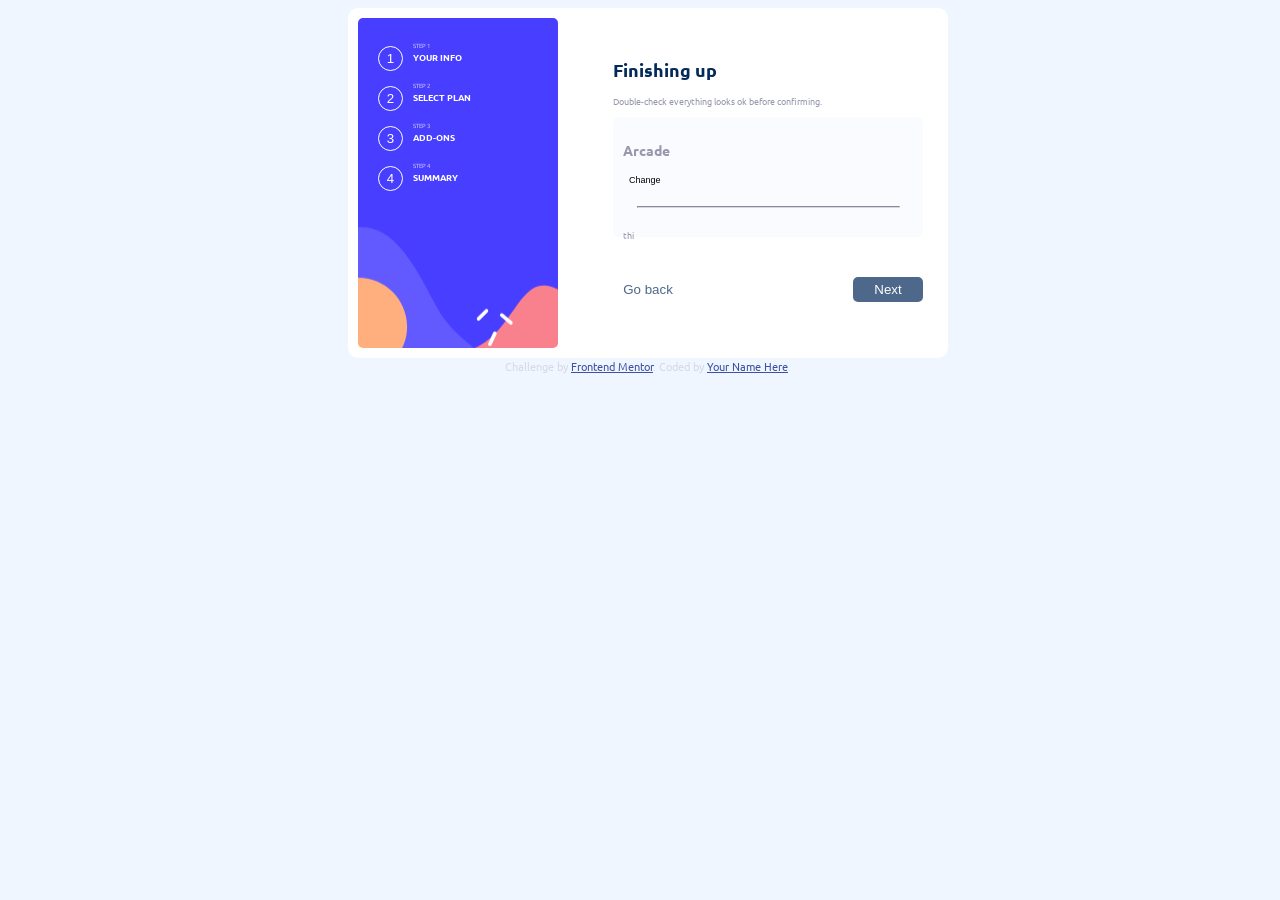
==== index.html @ 3b3e3dee "first commit" ====
<!DOCTYPE html>
<html lang="en">
<head>
  <link rel="stylesheet" href="form.css">
  <meta charset="UTF-8">
  <meta name="viewport" content="width=device-width, initial-scale=1.0"> <!-- displays site properly based on user's device -->

  <link rel="icon" type="image/png" sizes="32x32" href="./assets/images/favicon-32x32.png">
  
  <title>Frontend Mentor | Multi-step form</title>

  <!-- Feel free to remove these styles or customise in your own stylesheet 👍 -->
  <style>
    .attribution { font-size: 11px; text-align: center; }
    .attribution a { color: hsl(228, 45%, 44%); }
  </style>
</head>
<body>
  <main>
    <div class="container">
  <!-- Sidebar start -->

      <div class="section-1">
        <div class="step-container">
          <div class="step">
            <button id="stpe1">1</button>
            <div class="stp">
              <p>STEP 1</p>
              <p class="bold">YOUR INFO</p>
            </div>
          </div>
          <div class="step">
            <button id="stpe2">2</button>
            <div class="stp">
              <p>STEP 2</p>
              <p class="bold">SELECT PLAN</p>
            </div>
          </div>
          <div class="step">
            <button id="stpe3">3</button>
            <div class="stp">
              <p>STEP 3</p>
              <p class="bold">ADD-ONS</p>
            </div>
          </div>
          <div class="step">
            <button id="stpe4">4</button>
            <div class="stp">
              <p>STEP 4</p>
              <p class="bold">SUMMARY</p>
            </div>
          </div>
        </div>    
      </div>
      <!-- side bar ends -->
      <!-- section 2 starts -->
      <div class="section-2">
        <!--step 1 start  -->
        <div class="body" id="first-body">
          <form action="">
            <h1>Personal info</h1>
            <p>Please provide your name, email address, and phone.</p>
            <div class="input">
              <label for="name">Name:</label>
              <input type="text" id="name" placeholder="eg. vanessa mary" required>
            </div>
            <div class="input">
              <label for="email">Email address:</label>
              <input type="text" id="email" placeholder="eg. you@mail.com" required>
            </div>
            <div class="input">
              <label for="phone">Phone number:</label>
              <input type="phone-number" id="phone" placeholder="eg. +01 234 567 890" required>
            </div>
            <div class="btn btn-next">
              <button class="next">Next</button>
            </div>
          </form>
        </div>
        <!-- step 1 ends -->
        <!-- step 2 start -->
        <div class="body" id="second-body">
          <h1>Select your plan</h1>
          <p>you have the option of monthly or yearly billing. </p>
          <div class="plans">
            <div class="plan-box">
              <div class="logo">
                <svg xmlns="http://www.w3.org/2000/svg" width="40" height="40" viewBox="0 0 40 40"><g fill="none" fill-rule="evenodd"><circle cx="20" cy="20" r="20" fill="#FFAF7E"/><path fill="#FFF" 
                    fill-rule="nonzero" d="M24.995 18.005h-3.998v5.998h-2v-5.998H15a1 1 0 0 0-1 1V29a1 1 0 0 0 1 1h9.995a1 1 0 0 0 1-1v-9.995a1 1 0 0 0-1-1Zm-5.997 8.996h-2v-1.999h2v2Zm2-11.175a2.999 2.999 0 1 0-2 0v2.18h2v-2.18Z"/></g></svg>
              </div>
              <div class="duration">
                <h2>Arcade</h2>
                <p id="dur1">$9/mo</p>
              </div>
            </div>
              <div class="plan-box">
                <div class="logo">
                  <svg xmlns="http://www.w3.org/2000/svg" width="40" height="40" viewBox="0 0 40 40"><g fill="none" fill-rule="evenodd"><circle cx="20" cy="20" r="20" fill="#F9818E"/><path fill="#FFF"
                     fill-rule="nonzero" d="M25.057 15H14.944C12.212 15 10 17.03 10 19.885c0 2.857 2.212 4.936 4.944 4.936h10.113c2.733 0 4.943-2.08 4.943-4.936S27.79 15 25.057 15ZM17.5 20.388c0 .12-.108.237-.234.237h-1.552v1.569c0 .126-.138.217-.259.217H14.5c-.118 0-.213-.086-.213-.203v-1.583h-1.569c-.126 0-.217-.139-.217-.26v-.956c0-.117.086-.213.202-.213h1.584v-1.554c0-.125.082-.231.203-.231h.989c.12 0 .236.108.236.234v1.551h1.555c.125 0 .231.083.231.204v.988Zm5.347.393a.862.862 0 0 1-.869-.855c0-.472.39-.856.869-.856.481 0 .87.384.87.856 0 .471-.389.855-.87.855Zm1.9 1.866a.86.86 0 0 1-.87-.852.86.86 0 0 1 .87-.855c.48 0 .87.38.87.855a.86.86 0 0 1-.87.852Zm0-3.736a.862.862 0 0 1-.87-.854c0-.472.39-.856.87-.856s.87.384.87.856a.862.862 0 0 1-.87.854Zm1.899 1.87a.862.862 0 0 1-.868-.855c0-.472.389-.856.868-.856s.868.384.868.856a.862.862 0 0 1-.868.855Z"/></g></svg>
                </div>
                <div class="duration">
                  <h2>Advance</h2>
                  <p id="dur1">$12/mo</p>
                </div>
              </div>
              <div class="plan-box">
                <div class="logo">
                  <svg xmlns="http://www.w3.org/2000/svg" width="40" height="40" viewBox="0 0 40 40"><g fill="none" fill-rule="evenodd"><circle cx="20" cy="20" r="20" fill="#483EFF"/>
                    <path fill="#FFF" fill-rule="nonzero" d="M26.666 13H13.334A3.333 3.333 0 0 0 10 16.333v7.193a3.447 3.447 0 0 0 2.14 3.24c1.238.5 2.656.182 3.56-.8L18.52 23h2.96l2.82 2.966a3.2 3.2 0 0 0 3.56.8 3.447 3.447 0 0 0 2.14-3.24v-7.193A3.333 3.333 0 0 0 26.666 13Zm-9.333 6H16v1.333a.667.667 0 0 1-1.333 0V19h-1.333a.667.667 0 0 1 0-1.334h1.333v-1.333a.667.667 0 1 1 1.333 0v1.333h1.333a.667.667 0 1 1 0 1.334Zm7.333 2a2.667 2.667 0 1 1 0-5.333 2.667 2.667 0 0 1 0 5.333ZM26 18.333a1.333 1.333 0 1 1-2.667 0 1.333 1.333 0 0 1 2.667 0Z"/></g></svg>
                </div>
                <div class="duration">
                  <h2>Pro</h2>
                  <p id="dur1">$15/mo</p>
                </div>
              </div>
          </div>
          <div class="toggleBox">
              <div class="monthly">Monthly</div>
              <div class="toggleBtn">
                <button class="toggle"></button>
              </div>
              <div class="yearly">Yearly</div>
          </div>
          <div class="btn">
            <button class="back">Go back</button>
            <button class="next">Next</button>
          </div>
        </div>
     <!-- step 2 ends -->
     <!-- step 3 start -->
        <div class="body" id="third-body">
          <h1>Pick add-ons</h1>
          <p>Add-ons help enhance your gaming experience.</p>
          <div class="service">
            <div class="check">
              <input type="checkbox" class="check-box" id="check1">
            </div>
            <div class="check-text">
              <p class="bold">Online service</p>
              <p>Access to multiple games</p>
            </div>
            <div class="price">
              <p>+1$/mo</p>
            </div>
          </div>
          <div class="storage">
             <div class="check">
              <input type="checkbox" class="check-box"  id="check2">
            </div>
            <div class="check-text">
              <p class="bold">Larger storage</p>
              <p>Extra 1TB of cloud save</p>
            </div>
            <div class="price">
              <p>+2$/mo</p>
            </div>
          </div>
          <div class="profile">
             <div class="check">
              <input type="checkbox" class="check-box" id="check3">
            </div>
            <div class="check-text">
              <p class="bold">Customizable profile</p>
              <p>Custom theme on your profile</p>
            </div>
            <div class="price">
              <p>+2$/mo</p>
            </div>
          </div>
          <div class="btn">
            <button class="back">Go back</button>
            <button class="next">Next</button>
          </div>
        </div>
        <!-- step 3 ends -->
        <!-- step 4 start -->
        <div class="body" id="fourth-body">
          <h1>Finishing up</h1>
          <p>Double-check everything looks ok before confirming.</p>
          <div class="sum-up">
            <p class="Bold" id="plans">Arcade</p>
            <button class="change">Change</button>
            <hr>
            <p class="class">thi</p>
            <p class="class"></p>
          </div>
          <div class="total"></div>
          <div class="btn">
            <button class="back">Go back</button>
            <button class="next">Next</button>
          </div>
        </div>
        <!-- step 4 ends -->
        <!-- step 5 -->
        <div class="thank-you-page" id="fifth-body">
          <h2>Thank you</h2>
          <p>
            Thanks for confirming your subscription! We hope you have fun using
            using our platform. If you ever need support, please feel free to 
            email us at suppor@loremgamin.com.
          </p>
        </div>
      </div>

      <!-- section 2 ends -->
    </div>
  </main>


  
  
  <div class="attribution">
    Challenge by <a href="https://www.frontendmentor.io?ref=challenge" target="_blank">Frontend Mentor</a>. 
    Coded by <a href="#">Your Name Here</a>.
  </div>
</body>
</html>
---- form.css ----
@import url('https://fonts.googleapis.com/css2?family=Ubuntu&displya=swap');
@import 'second-body.css';
@import 'third-body.css';
@import 'fourth-body.css';

html{
    background-color: hsl(217, 100%, 97%);
    font-size: 10px;
    color: hsl(229, 24%, 87%);
    font-family: 'ubuntu', sans-serif;
}
body{
    width: 100%;
    height: 100%;
}
main{
    width: inherit;
    height: inherit;
    display: flex;
    justify-content: center;
    align-items: center;
}
.container{
    width: 600px;
    height: 350px;
    display: flex;
    gap: 15px;
    background-color: hsl(0, 0%, 100%);
    border-radius: 10px;
    padding: 10px;
    box-sizing: border-box;
}
#second-body,
#third-body,
#first-body,
#fifth-body{
    display: none;
}
.section-1{
    width: 200px;
    height: 100%;
     background-image:url('./assets/images/bg-sidebar-desktop.svg');
    background-repeat: no-repeat;
    background-position: center;
    background-size: cover;
    border-radius: 5px;
   } 
.step-container, .body{
    width: 100%;
    height: 100%;
    margin: 20px;
    color: hsl(0, 0%, 100%);
}

.step{
    width: fit-content;
    height: 40px;
    display: flex;
    gap: 10px;
    font-size: 0.9em;
}
.stp p:first-child{
    font-size: 0.7em;
    opacity: 0.7;
}
.bold{
    font-weight: 700;
}
.stp{
    line-height: 3px;
    height: 30px;
}
.step button{
    width: 25px;
    height: 25px;
    border: 1px solid hsl(0, 0%, 100%);
    border-radius: 50%;
    background-color: transparent;
    color: hsl(0, 0%, 100%);
    margin: auto;
    cursor: pointer;
}
.step button:focus,
.step button:hover{
    background-color: hsl(206, 94%, 87%);
    color: #000;
    border: none;
}
.section-2{
    width: 350px;
    height: 100%;
    padding: 20px;
    box-sizing: border-box;
}
.body{
    color:hsl(213, 96%, 18%);
    font-size: 0.9em;
    margin: 20px;
}
.body p{
    color: hsl(231, 11%, 63%);
}
.input{
    display: flex;
    flex-direction: column;
    margin: 15px 0;
}
input{
    height: 25px;
    border: 1px solid hsl(229, 24%, 87%);
    border-radius: 5px;
    margin: 3px 0;
    resize: none;
    outline: hsl(243, 100%, 62%);
    cursor: pointer;
    font-size: 1.2em;
    padding: 5px;
    box-sizing: border-box;
}
input:focus,
.plan-box:hover{
    border: 1px solid hsl(243, 100%, 62%);
}
.btn{
    height: fit-content;
    width: 100%;
    margin-top: 40px;
    display: flex;
    justify-content: space-between;
    align-items: center;
}
.btn-next{
    flex-direction: row-reverse;
}
.next, .back{
    width: 70px;
    height: 25px;
    background-color: hsl(213, 96%, 18%);
    color: hsl(0, 0%, 100%);
    border: none;
    border-radius: 5px;
    cursor: pointer;
    opacity: 0.7;
}
.back{
    background-color: transparent;
    color:hsl(213, 96%, 18%) ;
}
.next:hover,.next:focus,
.back:hover, .back:focus{
    opacity: 1;
}
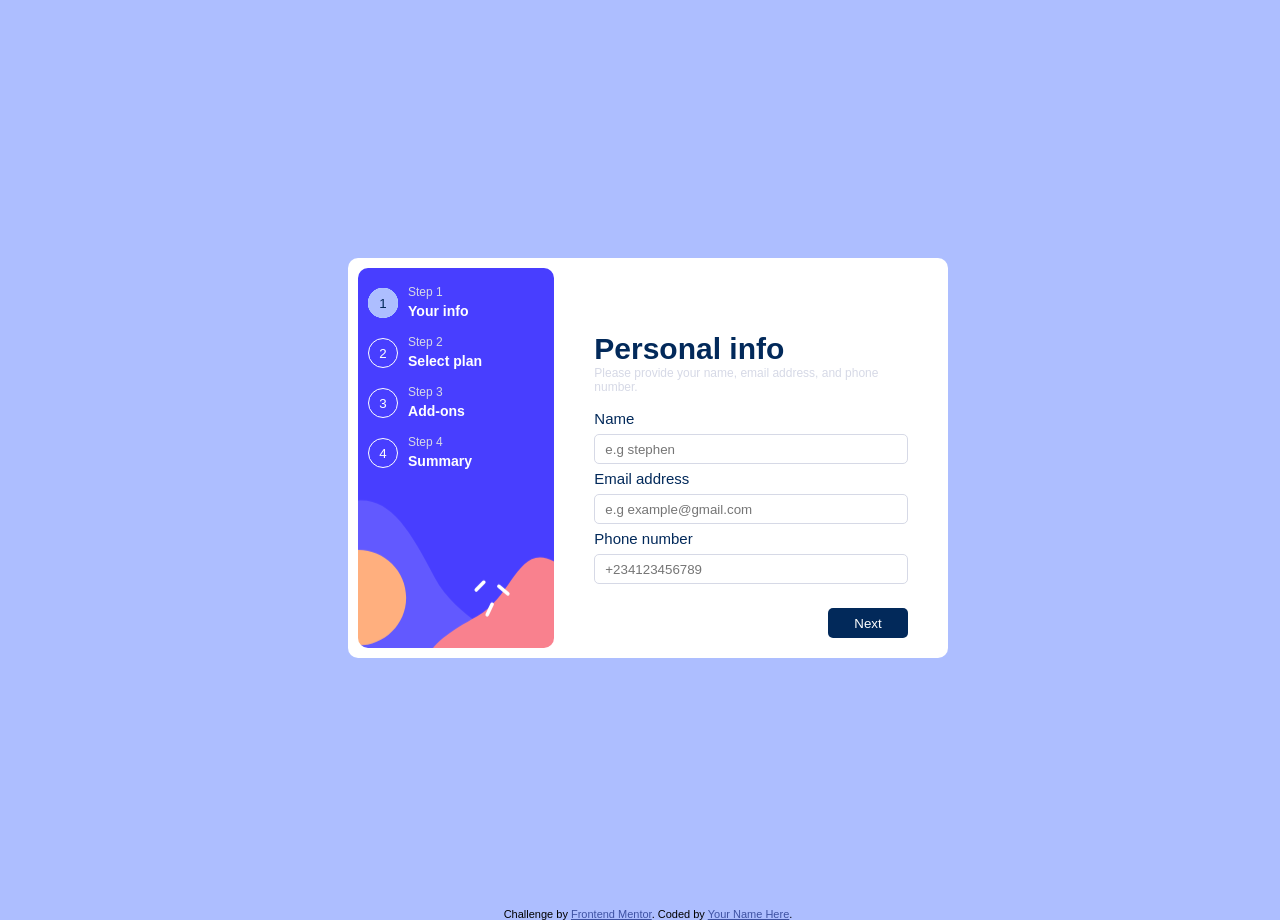
==== commit 97dfdc4c: "first commit" ====
--- a/index.html
+++ b/index.html
@@ -1,217 +1,290 @@
 <!DOCTYPE html>
 <html lang="en">
 <head>
-  <link rel="stylesheet" href="form.css">
+    <link rel="stylesheet" href="./form.css">
   <meta charset="UTF-8">
   <meta name="viewport" content="width=device-width, initial-scale=1.0"> <!-- displays site properly based on user's device -->
-
   <link rel="icon" type="image/png" sizes="32x32" href="./assets/images/favicon-32x32.png">
-  
   <title>Frontend Mentor | Multi-step form</title>
-
-  <!-- Feel free to remove these styles or customise in your own stylesheet 👍 -->
-  <style>
-    .attribution { font-size: 11px; text-align: center; }
-    .attribution a { color: hsl(228, 45%, 44%); }
-  </style>
 </head>
 <body>
-  <main>
-    <div class="container">
+    <main>
+        <div class="container">
+            
   <!-- Sidebar start -->
-
-      <div class="section-1">
-        <div class="step-container">
-          <div class="step">
-            <button id="stpe1">1</button>
-            <div class="stp">
-              <p>STEP 1</p>
-              <p class="bold">YOUR INFO</p>
+            <div class="section_1">
+                <div class="step_container">
+                    <div class="step step_01" id="stp-1">
+                        <div class="btn-parent">
+                            <div class="stp-btn"></div>
+                            <div class="stp-btn"></div>
+                            <div class="stp-btn"></div>
+                            <button class="btn-btn" >1</button>
+                        </div>
+                        <div class="stp">
+                        <p>Step 1</p>
+                        <h3> Your info</h3>
+                        </div>
+                    </div>
+                    <div class="step step_02" id="stp-2">
+                        <div class="btn-parent">
+                            <div class="stp-btn"></div>
+                            <div class="stp-btn"></div>
+                            <div class="stp-btn"></div>
+                            <button class="btn-btn"> 2 </button>
+                        </div>
+                        <div class="stp">
+                        <p>Step 2</p>
+                        <h3> Select plan</h3>
+                        </div>
+                    </div>
+                    <div class="step step_03" id="stp-3">
+                        <div class="btn-parent">
+                            <div class="stp-btn"></div>
+                            <div class="stp-btn"></div>
+                            <div class="stp-btn"></div>
+                            <button class="btn-btn"> 3 </button>
+                        </div>
+                        <div class="stp">
+                        <p>Step 3</p>
+                        <h3> Add-ons</h3>
+                        </div>
+                    </div>
+                    <div class="step step_04 " id="stp-4">
+                        <div class="btn-parent">
+                         <div class="stp-btn"></div>
+                         <div class="stp-btn"></div>
+                         <div class="stp-btn"></div>
+                         <button class="btn-btn"> 4 </button>
+                        </div>           
+                        <div class="stp">
+                        <p>Step 4</p>
+                        <h3> Summary</h3>
+                        </div>
+                    </div>
+                </div>
             </div>
-          </div>
-          <div class="step">
-            <button id="stpe2">2</button>
-            <div class="stp">
-              <p>STEP 2</p>
-              <p class="bold">SELECT PLAN</p>
+            
+  <!-- Sidebar end -->
+  
+  <!--section 2 start-->
+
+            <div class="section_2">
+                
+  <!-- Step 1 start -->
+              <div class="body" id="first_body">
+                 <form name="myForm" id="myForm">
+                    <div class="form">
+                      <div class="h1">Personal info</div>
+                      <div class="details">
+                       Please provide your name, email address, and phone number.
+                       </div>
+                      <div class="input-parent">
+                          <div class="input">
+                          <label for="Name" >Name <span id="error"></span></label>
+                          <input type="text" id="Name" name="name"
+                           placeholder="e.g stephen" value=""
+                            pattern="[a-zA-Z- ]*">
+                          </div>
+                          <div class="input">
+                             <label for="email" >Email address <span id="error">
+                             </span></label>
+                              <input type="text" id="email"
+                               placeholder="e.g example@gmail.com" name="email"
+                               value=""
+                               pattern="[a-z0-9._%+-]+@[a-z0-9.-]+\.[a-z]{2,}$">
+                          </div>
+                          <div class="input">
+                          <label for="phone" >Phone number <span id="error">
+                            </span></label>
+                          <input type="tel" id="phone"
+                           placeholder="+234123456789" name="phone" 
+                           min-length="11" pattern="[0-9- ]" max-length="11" value="">
+                         </div>
+                        </div>
+                     </div>
+                 </form>
+                 <div class="btn btn-next">
+                    <button class="next">Next</button>
+                 </div>
+              </div>
+         <!-- step 1 ends -->
+         
+         <!--step 2 start-->
+              <div class="body" id="second_body">
+                <div class="second">
+                 <div class="h1">Select your plan</div> 
+                 <div class="details">You have the option of monthly or yearly billing.</div>
+                 <div class="planParent">
+                     <div class="plansContainer">
+                         <div class="planBox">
+                             <div class="logo">
+                                 <svg xmlns="http://www.w3.org/2000/svg" width="40" height="40" viewBox="0 0 40 40"><g fill="none" fill-rule="evenodd"><circle cx="20" cy="20" r="20" fill="#FFAF7E"/><path fill="#FFF" fill-rule="nonzero" d="M24.995 18.005h-3.998v5.998h-2v-5.998H15a1 1 0 0 0-1 1V29a1 1 0 0 0 1 1h9.995a1 1 0 0 0 1-1v-9.995a1 1 0 0 0-1-1Zm-5.997 8.996h-2v-1.999h2v2Zm2-11.175a2.999 2.999 0 1 0-2 0v2.18h2v-2.18Z"/></g></svg>
+
+                             </div>
+                             <div class="duration">
+                                 <h3 class="arcade">Arcade</h3>
+                                 <p id="dur1" class="planAm">$9/mo</p>
+                             </div>
+                         </div>
+                     </div>
+                     <div class="plansContainer">
+                         <div class="planBox">
+                             <div class="logo">
+                                 <svg xmlns="http://www.w3.org/2000/svg" width="40" height="40" viewBox="0 0 40 40"><g fill="none" fill-rule="evenodd"><circle cx="20" cy="20" r="20" fill="#F9818E"/><path fill="#FFF" fill-rule="nonzero" d="M25.057 15H14.944C12.212 15 10 17.03 10 19.885c0 2.857 2.212 4.936 4.944 4.936h10.113c2.733 0 4.943-2.08 4.943-4.936S27.79 15 25.057 15ZM17.5 20.388c0 .12-.108.237-.234.237h-1.552v1.569c0 .126-.138.217-.259.217H14.5c-.118 0-.213-.086-.213-.203v-1.583h-1.569c-.126 0-.217-.139-.217-.26v-.956c0-.117.086-.213.202-.213h1.584v-1.554c0-.125.082-.231.203-.231h.989c.12 0 .236.108.236.234v1.551h1.555c.125 0 .231.083.231.204v.988Zm5.347.393a.862.862 0 0 1-.869-.855c0-.472.39-.856.869-.856.481 0 .87.384.87.856 0 .471-.389.855-.87.855Zm1.9 1.866a.86.86 0 0 1-.87-.852.86.86 0 0 1 .87-.855c.48 0 .87.38.87.855a.86.86 0 0 1-.87.852Zm0-3.736a.862.862 0 0 1-.87-.854c0-.472.39-.856.87-.856s.87.384.87.856a.862.862 0 0 1-.87.854Zm1.899 1.87a.862.862 0 0 1-.868-.855c0-.472.389-.856.868-.856s.868.384.868.856a.862.862 0 0 1-.868.855Z"/></g></svg>
+
+                             </div>
+                             <div class="duration">
+                                 <h3 class="advance">Advance</h3>
+                                 <p id="dur2" class="planAm">$12/mo</p>
+                             </div>
+                         </div>
+                     </div>
+                     <div class="plansContainer">
+                         <div class="planBox">
+                             <div class="logo">
+                                 <svg xmlns="http://www.w3.org/2000/svg" width="40" height="40" viewBox="0 0 40 40"><g fill="none" fill-rule="evenodd"><circle cx="20" cy="20" r="20" fill="#483EFF"/><path fill="#FFF" fill-rule="nonzero" d="M26.666 13H13.334A3.333 3.333 0 0 0 10 16.333v7.193a3.447 3.447 0 0 0 2.14 3.24c1.238.5 2.656.182 3.56-.8L18.52 23h2.96l2.82 2.966a3.2 3.2 0 0 0 3.56.8 3.447 3.447 0 0 0 2.14-3.24v-7.193A3.333 3.333 0 0 0 26.666 13Zm-9.333 6H16v1.333a.667.667 0 0 1-1.333 0V19h-1.333a.667.667 0 0 1 0-1.334h1.333v-1.333a.667.667 0 1 1 1.333 0v1.333h1.333a.667.667 0 1 1 0 1.334Zm7.333 2a2.667 2.667 0 1 1 0-5.333 2.667 2.667 0 0 1 0 5.333ZM26 18.333a1.333 1.333 0 1 1-2.667 0 1.333 1.333 0 0 1 2.667 0Z"/></g></svg>
+
+                             </div>
+                             <div class="duration">
+                                 <h3 class="pro">Pro</h3>
+                                 <p id="dur3" class="planAm">$15/mo</p>
+                             </div>
+                         </div>
+                     </div>
+                 </div>
+                 
+                 <div class="toggleBox">
+                     <div class="monthly">Monthly</div>
+                     <div class="toggleBtn">
+                         <button id="toggle" class="toggle"></button>
+                     </div>
+                     <div class="yearly">Yearly</div>
+                 </div>
+               </div>
+                 <div class="btn">
+                     <button class="back">Go back</button>
+                     <button class="next">Next</button>
+                 </div>
+              </div>
+              <!-- step 2 ends -->
+              
+              <!-- step 3 start-->
+              <div class="body" id="third_body">
+                <div class="third">
+                  <div class="h1">pick add-ons </div>
+                  <div class="details">Add-ons help enhance your gaming experience.</div>
+                  <div class="parent service">
+                      <div class="check">
+                         <input type="checkbox" name="check-box1" class="check_box" id="check1">
+                      </div>
+                      <div class="checkTxt">
+                          <p class="bold">Online service</p>
+                          <p>Access to multiple games</p>
+                      </div>
+                      <div class="price">
+                          <p class="amount">+$1/mo</p>
+                      </div>
+                  </div>
+                  <div class="parent storage">
+                      <div class="check">
+                         <input type="checkbox" class="check_box" id="check2">
+                      </div>
+                      <div class="checkTxt">
+                          <p class="bold">Larger storage</p>
+                          <p>Extra 1TB of cloud save</p>
+                      </div>
+                      <div class="price">
+                          <p class="amount">+$2/mo</p>
+                      </div>
+                  </div>
+                  <div class="parent profile">
+                      <div class="check">
+                         <input type="checkbox" name="check-box3" class="check_box" id="check3">
+                      </div>
+                      <div class="checkTxt">
+                          <p class="bold">Customizable profile</p>
+                          <p>Custom theme on your profile</p>
+                      </div>
+                      <div class="price">
+                          <p class="amount">+$1/mo</p>
+                      </div>
+                  </div>                      
+               </div>
+                  <div class="btn">
+                     <button class="back">Go back</button>
+                     <button class="next">Next</button>
+                 </div>
+              </div>
+              
+              <!-- step 3 ends -->
+              
+              <!-- step 4 start -->
+              <div class="body" id="fourth_body">
+                <div class="fourth">
+                  <div class="h1">Finishing up</div>
+                  <div class="details">Double-check everything looks ok before
+                   confirming.</div>
+                  <div class="sum_up">
+                       <div class="planPar">
+                          <div class="planOpt">
+                            <h3 id="plans"></h3>
+                            <button class="change">Change</button>
+                          </div>
+                           <div class="planPrice"></div>
+                       </div>
+                        <hr>
+                        <div class="package-parent"></div> 
+                  </div>
+                   <div class="total">
+                      <div class="optTotal">Total<span class="dur"></span></div>
+                      <div class="totalPrice" id="totalPrice">month</div>
+                   </div>
+               </div>
+               
+                  <div class="btn">
+                     <button class="back">Go back</button>
+                     <button class="confirm">Confirm</button>
+                  </div>
+                  
+              </div>
+              <!-- step 4 ends-->
+              <div class="thank_you_page" id="fifth_body">
+                 <div class="fifthWrapper">
+                    <div class="fifth">
+                        <div class="thank_you_logo">
+                            <div class="svgWrapper">
+                                <svg xmlns="http://www.w3.org/2000/svg" width="80" height="80" viewBox="0 0 80 80"><g fill="none"><circle cx="40" cy="40" r="40" fill="#F9818E"/><path fill="#E96170" d="M48.464 79.167c.768-.15 1.53-.321 2.288-.515a40.04 40.04 0 0 0 3.794-1.266 40.043 40.043 0 0 0 3.657-1.63 40.046 40.046 0 0 0 12.463-9.898A40.063 40.063 0 0 0 78.3 51.89c.338-1.117.627-2.249.867-3.391L55.374 24.698a21.6 21.6 0 0 0-15.332-6.365 21.629 21.629 0 0 0-15.344 6.365c-8.486 8.489-8.486 22.205 0 30.694l23.766 23.775Z"/><path fill="#FFF" d="M40.003 18.333a21.58 21.58 0 0 1 15.31 6.351c8.471 8.471 8.471 22.158 0 30.63-8.47 8.47-22.156 8.47-30.627 0-8.47-8.472-8.47-22.159 0-30.63a21.594 21.594 0 0 1 15.317-6.35Zm9.865 15c-.316.028-.622.15-.872.344l-12.168 9.13-5.641-5.642c-1.224-1.275-3.63 1.132-2.356 2.356l6.663 6.663c.56.56 1.539.63 2.173.156l13.326-9.995c1.122-.816.43-2.993-.956-3.013a1.666 1.666 0 0 0-.17 0Z"/></g></svg>
+                            </div>
+                        </div>
+                        <div class="txtParent">
+                            <div class="h1">Thank you</div>
+                            <div class="thank-you-txt">Thanks for confirming your subscription! We hope you have fun using our platform. If you ever need support, please feel free to email us at  support@loremgamih.com.
+                            </div>
+                        </div>     
+                    </div>
             </div>
-          </div>
-          <div class="step">
-            <button id="stpe3">3</button>
-            <div class="stp">
-              <p>STEP 3</p>
-              <p class="bold">ADD-ONS</p>
             </div>
-          </div>
-          <div class="step">
-            <button id="stpe4">4</button>
-            <div class="stp">
-              <p>STEP 4</p>
-              <p class="bold">SUMMARY</p>
-            </div>
-          </div>
-        </div>    
-      </div>
-      <!-- side bar ends -->
-      <!-- section 2 starts -->
-      <div class="section-2">
-        <!--step 1 start  -->
-        <div class="body" id="first-body">
-          <form action="">
-            <h1>Personal info</h1>
-            <p>Please provide your name, email address, and phone.</p>
-            <div class="input">
-              <label for="name">Name:</label>
-              <input type="text" id="name" placeholder="eg. vanessa mary" required>
-            </div>
-            <div class="input">
-              <label for="email">Email address:</label>
-              <input type="text" id="email" placeholder="eg. you@mail.com" required>
-            </div>
-            <div class="input">
-              <label for="phone">Phone number:</label>
-              <input type="phone-number" id="phone" placeholder="eg. +01 234 567 890" required>
-            </div>
-            <div class="btn btn-next">
-              <button class="next">Next</button>
-            </div>
-          </form>
+         
+    <!--section 2 end -->
         </div>
-        <!-- step 1 ends -->
-        <!-- step 2 start -->
-        <div class="body" id="second-body">
-          <h1>Select your plan</h1>
-          <p>you have the option of monthly or yearly billing. </p>
-          <div class="plans">
-            <div class="plan-box">
-              <div class="logo">
-                <svg xmlns="http://www.w3.org/2000/svg" width="40" height="40" viewBox="0 0 40 40"><g fill="none" fill-rule="evenodd"><circle cx="20" cy="20" r="20" fill="#FFAF7E"/><path fill="#FFF" 
-                    fill-rule="nonzero" d="M24.995 18.005h-3.998v5.998h-2v-5.998H15a1 1 0 0 0-1 1V29a1 1 0 0 0 1 1h9.995a1 1 0 0 0 1-1v-9.995a1 1 0 0 0-1-1Zm-5.997 8.996h-2v-1.999h2v2Zm2-11.175a2.999 2.999 0 1 0-2 0v2.18h2v-2.18Z"/></g></svg>
-              </div>
-              <div class="duration">
-                <h2>Arcade</h2>
-                <p id="dur1">$9/mo</p>
-              </div>
-            </div>
-              <div class="plan-box">
-                <div class="logo">
-                  <svg xmlns="http://www.w3.org/2000/svg" width="40" height="40" viewBox="0 0 40 40"><g fill="none" fill-rule="evenodd"><circle cx="20" cy="20" r="20" fill="#F9818E"/><path fill="#FFF"
-                     fill-rule="nonzero" d="M25.057 15H14.944C12.212 15 10 17.03 10 19.885c0 2.857 2.212 4.936 4.944 4.936h10.113c2.733 0 4.943-2.08 4.943-4.936S27.79 15 25.057 15ZM17.5 20.388c0 .12-.108.237-.234.237h-1.552v1.569c0 .126-.138.217-.259.217H14.5c-.118 0-.213-.086-.213-.203v-1.583h-1.569c-.126 0-.217-.139-.217-.26v-.956c0-.117.086-.213.202-.213h1.584v-1.554c0-.125.082-.231.203-.231h.989c.12 0 .236.108.236.234v1.551h1.555c.125 0 .231.083.231.204v.988Zm5.347.393a.862.862 0 0 1-.869-.855c0-.472.39-.856.869-.856.481 0 .87.384.87.856 0 .471-.389.855-.87.855Zm1.9 1.866a.86.86 0 0 1-.87-.852.86.86 0 0 1 .87-.855c.48 0 .87.38.87.855a.86.86 0 0 1-.87.852Zm0-3.736a.862.862 0 0 1-.87-.854c0-.472.39-.856.87-.856s.87.384.87.856a.862.862 0 0 1-.87.854Zm1.899 1.87a.862.862 0 0 1-.868-.855c0-.472.389-.856.868-.856s.868.384.868.856a.862.862 0 0 1-.868.855Z"/></g></svg>
-                </div>
-                <div class="duration">
-                  <h2>Advance</h2>
-                  <p id="dur1">$12/mo</p>
-                </div>
-              </div>
-              <div class="plan-box">
-                <div class="logo">
-                  <svg xmlns="http://www.w3.org/2000/svg" width="40" height="40" viewBox="0 0 40 40"><g fill="none" fill-rule="evenodd"><circle cx="20" cy="20" r="20" fill="#483EFF"/>
-                    <path fill="#FFF" fill-rule="nonzero" d="M26.666 13H13.334A3.333 3.333 0 0 0 10 16.333v7.193a3.447 3.447 0 0 0 2.14 3.24c1.238.5 2.656.182 3.56-.8L18.52 23h2.96l2.82 2.966a3.2 3.2 0 0 0 3.56.8 3.447 3.447 0 0 0 2.14-3.24v-7.193A3.333 3.333 0 0 0 26.666 13Zm-9.333 6H16v1.333a.667.667 0 0 1-1.333 0V19h-1.333a.667.667 0 0 1 0-1.334h1.333v-1.333a.667.667 0 1 1 1.333 0v1.333h1.333a.667.667 0 1 1 0 1.334Zm7.333 2a2.667 2.667 0 1 1 0-5.333 2.667 2.667 0 0 1 0 5.333ZM26 18.333a1.333 1.333 0 1 1-2.667 0 1.333 1.333 0 0 1 2.667 0Z"/></g></svg>
-                </div>
-                <div class="duration">
-                  <h2>Pro</h2>
-                  <p id="dur1">$15/mo</p>
-                </div>
-              </div>
-          </div>
-          <div class="toggleBox">
-              <div class="monthly">Monthly</div>
-              <div class="toggleBtn">
-                <button class="toggle"></button>
-              </div>
-              <div class="yearly">Yearly</div>
-          </div>
-          <div class="btn">
-            <button class="back">Go back</button>
-            <button class="next">Next</button>
-          </div>
-        </div>
-     <!-- step 2 ends -->
-     <!-- step 3 start -->
-        <div class="body" id="third-body">
-          <h1>Pick add-ons</h1>
-          <p>Add-ons help enhance your gaming experience.</p>
-          <div class="service">
-            <div class="check">
-              <input type="checkbox" class="check-box" id="check1">
-            </div>
-            <div class="check-text">
-              <p class="bold">Online service</p>
-              <p>Access to multiple games</p>
-            </div>
-            <div class="price">
-              <p>+1$/mo</p>
-            </div>
-          </div>
-          <div class="storage">
-             <div class="check">
-              <input type="checkbox" class="check-box"  id="check2">
-            </div>
-            <div class="check-text">
-              <p class="bold">Larger storage</p>
-              <p>Extra 1TB of cloud save</p>
-            </div>
-            <div class="price">
-              <p>+2$/mo</p>
-            </div>
-          </div>
-          <div class="profile">
-             <div class="check">
-              <input type="checkbox" class="check-box" id="check3">
-            </div>
-            <div class="check-text">
-              <p class="bold">Customizable profile</p>
-              <p>Custom theme on your profile</p>
-            </div>
-            <div class="price">
-              <p>+2$/mo</p>
-            </div>
-          </div>
-          <div class="btn">
-            <button class="back">Go back</button>
-            <button class="next">Next</button>
-          </div>
-        </div>
-        <!-- step 3 ends -->
-        <!-- step 4 start -->
-        <div class="body" id="fourth-body">
-          <h1>Finishing up</h1>
-          <p>Double-check everything looks ok before confirming.</p>
-          <div class="sum-up">
-            <p class="Bold" id="plans">Arcade</p>
-            <button class="change">Change</button>
-            <hr>
-            <p class="class">thi</p>
-            <p class="class"></p>
-          </div>
-          <div class="total"></div>
-          <div class="btn">
-            <button class="back">Go back</button>
-            <button class="next">Next</button>
-          </div>
-        </div>
-        <!-- step 4 ends -->
-        <!-- step 5 -->
-        <div class="thank-you-page" id="fifth-body">
-          <h2>Thank you</h2>
-          <p>
-            Thanks for confirming your subscription! We hope you have fun using
-            using our platform. If you ever need support, please feel free to 
-            email us at suppor@loremgamin.com.
-          </p>
-        </div>
-      </div>
-
-      <!-- section 2 ends -->
-    </div>
-  </main>
-
-
-  
-  
+        <div class="popUp-box-wrapper">
+                   <div class="popUp-cont">
+                       <div class="popUp-box">
+                          <div class="popUp-txt">Are you sure you want to
+                            proceed</div>
+                          <div class="popUp-btn">
+                               <button class="cancel">Cancel</button>
+                               <button class="proceed">Yes, proceed</button>
+                           </div>
+                       </div>
+                  </div>
+               </div>
+    </main>
   <div class="attribution">
     Challenge by <a href="https://www.frontendmentor.io?ref=challenge" target="_blank">Frontend Mentor</a>. 
     Coded by <a href="#">Your Name Here</a>.
   </div>
+<script src="form.js"></script>
 </body>
 </html>
--- a/form.css
+++ b/form.css
@@ -1,152 +1,381 @@
-@import url('https://fonts.googleapis.com/css2?family=Ubuntu&displya=swap');
-@import 'second-body.css';
-@import 'third-body.css';
-@import 'fourth-body.css';
+@import "./secondBody.css";
+@import "./thirdBody.css";
+@import "./fourthBody.css";
+@import "./fifthBody.css";
 
 html{
-    background-color: hsl(217, 100%, 97%);
-    font-size: 10px;
-    color: hsl(229, 24%, 87%);
-    font-family: 'ubuntu', sans-serif;
+    font-size:15px;
+    background-color:hsl(228, 100%, 84%);
 }
 body{
-    width: 100%;
-    height: 100%;
+    width:100vw;
+    height:100vh;
+    font-size:1em;
+    background-color:hsl(228, 100%, 84%);
+    font-family:Verdana, Geneva, Tahoma, sans-serif;
 }
 main{
-    width: inherit;
-    height: inherit;
-    display: flex;
+    width:100%;
+    height:100%;
+    display:flex;
+    align-items:center;
     justify-content: center;
-    align-items: center;
-}
-.container{
-    width: 600px;
-    height: 350px;
-    display: flex;
-    gap: 15px;
-    background-color: hsl(0, 0%, 100%);
-    border-radius: 10px;
-    padding: 10px;
-    box-sizing: border-box;
-}
-#second-body,
-#third-body,
-#first-body,
-#fifth-body{
-    display: none;
-}
-.section-1{
-    width: 200px;
-    height: 100%;
-     background-image:url('./assets/images/bg-sidebar-desktop.svg');
-    background-repeat: no-repeat;
-    background-position: center;
-    background-size: cover;
-    border-radius: 5px;
-   } 
-.step-container, .body{
-    width: 100%;
-    height: 100%;
-    margin: 20px;
-    color: hsl(0, 0%, 100%);
-}
-
+}
+.container {
+    width:600px;
+    height:400px;
+    display:flex;
+    gap:10px;
+    flex-direction:row;
+    justify-content:center;
+    align-items:center;
+    background-color:hsl(0, 0%, 100%);
+    padding:10px;
+    box-sizing:border-box;
+    border-radius:10px;
+    margin:auto;
+}
+#fourth_body, 
+#fifth_body,
+#second_body,
+#third_body{
+    display:none;
+    position:relative;
+}
+.section_1{
+    width:200px;
+    height:100%;
+    border-radius:10px;
+    background-image:url("./assets/images/bg-sidebar-desktop.svg");
+    background-size:cover;
+    background-position:center;
+    background-repeat:no-repeat;
+    color:hsl(0, 0%, 100%);
+}
+.step_container{
+    Margin:10px;
+}
+input:invalid{
+    border:2px solid red;
+}
+.h1{
+    font-size:2em;
+    font-weight:700;
+    color:hsl(213, 96%, 18%);
+}
+button{
+    cursor: pointer;
+}
+.details{
+    color:hsl(229, 24%, 87%);
+    font-weight:300;
+    margin-bottom:10px;
+    font-size: .8em;
+}
+.stp p{
+    font-weight: 300;
+    color:hsl(229, 24%, 87%);
+}
 .step{
-    width: fit-content;
-    height: 40px;
-    display: flex;
-    gap: 10px;
-    font-size: 0.9em;
-}
-.stp p:first-child{
-    font-size: 0.7em;
-    opacity: 0.7;
-}
-.bold{
-    font-weight: 700;
-}
-.stp{
-    line-height: 3px;
-    height: 30px;
-}
-.step button{
-    width: 25px;
-    height: 25px;
-    border: 1px solid hsl(0, 0%, 100%);
-    border-radius: 50%;
+    display:flex; 
+    width:fit-content;
+    align-items:center;
+    gap:10px;
+    line-height:5px;
+    justify-content:top;
+    font-size: .8em;
+}
+.btn-parent{
+    width:30px;
+    height:30px;
     background-color: transparent;
-    color: hsl(0, 0%, 100%);
-    margin: auto;
-    cursor: pointer;
-}
-.step button:focus,
-.step button:hover{
-    background-color: hsl(206, 94%, 87%);
-    color: #000;
-    border: none;
-}
-.section-2{
-    width: 350px;
-    height: 100%;
-    padding: 20px;
-    box-sizing: border-box;
+    border-radius:50%;
+    position:relative;
+}
+.stp-btn{
+    position: absolute;
+    width:100%;
+    height:100%;
+    border-radius:50%;
+    top:0;
+    bottom:0;
+    right:0;
+    left:0;
+}
+.btn-btn{
+    position:absolute;
+    z-index:5;
+    background-color: transparent;
+    width:100%;
+    color:inherit;
+    height:100%;
+    border:1px solid hsl(0, 0%, 100%);
+    border-radius:50%;
+    top:0;
+    bottom:0;
+    right:0;
+    left:0;
+    display:flex;
+    justify-content:center;
+    align-items:center;
+}
+.active .stp-btn{
+    background-color:hsl(206, 94%, 87%);
+    border:none;
+    animation:wave ease-in-out 2s infinite;
+}
+.active .btn-btn{
+    background-color:hsl(228, 100%, 84%);
+    color:hsl(213, 96%, 18%);
+    border:none; 
+}
+.active .stp-btn:first:child{
+    animation-delay:0s;
+}
+.active .sto-btn:nth-child(3){
+    animation-delay:0.3s;
+}
+.active .stp-btn:nth-child(2){
+    animation-delay:0.6s;
+}
+.section_2{
+    width:380px;
+    height:100%;
+    color:hsl(213, 96%, 18%);
+    padding:10px 20px;
+    box-sizing:border-box;
+}
+.error{
+    border:2px solid red;
 }
 .body{
-    color:hsl(213, 96%, 18%);
-    font-size: 0.9em;
-    margin: 20px;
-}
-.body p{
-    color: hsl(231, 11%, 63%);
-}
-.input{
+    width:100%;
+    height:100%;
+    background-color: transparent;  
+    position:relative;
     display: flex;
     flex-direction: column;
-    margin: 15px 0;
-}
-input{
-    height: 25px;
-    border: 1px solid hsl(229, 24%, 87%);
-    border-radius: 5px;
-    margin: 3px 0;
-    resize: none;
-    outline: hsl(243, 100%, 62%);
-    cursor: pointer;
-    font-size: 1.2em;
-    padding: 5px;
-    box-sizing: border-box;
-}
-input:focus,
-.plan-box:hover{
-    border: 1px solid hsl(243, 100%, 62%);
+    justify-content: space-around ;
+}
+.input-parent{
+    margin-top:10px;
+}
+.inpErr{
+    border-color:hsl(354, 84%, 57%);
+}
+.form{
+    width:inherit;
+    height:inherit;
+    padding:0 10px;
+    box-sizing:border-box;
+}
+label{
+    display:flex;
+    justify-content: space-between;
+    width:100%;
+}
+#error{
+    color:hsl(354, 84%, 57%);
+    font-size:0.7em;
+    font-weight:700;
+}
+.input{
+    display:flex;
+    flex-direction:column;
+    width:100%;
+    height:fit-content;
+    line-height:30px;
+}
+input {
+    height:30px;
+    cursor:pointer;
+    border:1px solid hsl(229, 24%, 87%);
+    border-radius:5px;
+    padding:10px;
+    box-sizing:border-box;
+}
+input:focus{
+    border-color: hsl(243, 100%, 62%);
+    outline:none;
+}
+input:invalid{
+    border-color:hsl(354, 84%, 57%);
 }
 .btn{
-    height: fit-content;
-    width: 100%;
-    margin-top: 40px;
+    position: absolute;
+    bottom: 0;
+    width:100%;
+    height:30px;
     display: flex;
-    justify-content: space-between;
-    align-items: center;
+    justify-content:space-between;
+    padding:0 10px;
+    box-sizing:border-box;
+    align-items:center;
 }
 .btn-next{
-    flex-direction: row-reverse;
-}
-.next, .back{
-    width: 70px;
-    height: 25px;
-    background-color: hsl(213, 96%, 18%);
-    color: hsl(0, 0%, 100%);
-    border: none;
-    border-radius: 5px;
-    cursor: pointer;
-    opacity: 0.7;
+    flex-direction:row-reverse;
+}
+.next,.back{
+    width:80px;
+    height:30px;
+    background-color: transparent;
+    border:none;
+    background-color:hsl(213, 96%, 18%);
+    color:hsl(0, 0%, 100%);
+    border-radius:5px;
 }
 .back{
     background-color: transparent;
-    color:hsl(213, 96%, 18%) ;
-}
-.next:hover,.next:focus,
-.back:hover, .back:focus{
-    opacity: 1;
-}
+    color:hsl(213, 96%, 18%);
+}
+.next:hover,
+.next:focus,
+.back:hover,
+.back:focus{
+    opacity:1;
+}
+ .attribution { 
+ font-size: 11px;
+  text-align: center; 
+  }
+    .attribution a { 
+    color: hsl(228, 45%, 44%);
+  }
+  .slide{
+    animation: slides ease .2s;
+  }
+  @keyframes slides {
+    0%{transform: translateX(500%);}
+    20%{transform: translateX(30%);}
+    40%{transform: translateX(20%);}
+    60%{transform: translateX(10%);}
+    80%{transform: translateX(5%);}
+    90%{transform: translateX(-5%);}
+    100%{transform: translateX(0%);}
+    
+  }
+@keyframes wave{
+    0%{
+        transform:scale(1);
+        opacity:0.5;
+    }
+    25%{
+        transform:scale(1.1);
+        opacity:0.4;
+    }
+    50%{
+        transform:scale(1.3);
+        opacity:0.3;
+    }
+    75%{
+        transform:scale(1.5);
+        opacity:0.1;
+    }
+    100%{
+        transform:scale(1.8);
+        opacity:0;
+    }
+}
+@media screen and (max-width:600px){
+    body{
+        margin:0;
+    }
+    .container{
+        width:100%;
+        height:100vh;
+        flex-direction:column;
+        padding:0;
+        border-radius:0;
+        background-color: transparent;
+    }
+    .section_1{
+        width:100%;
+        border-radius:0;
+        height:200px;
+        padding-top:10px;
+        box-sizing:border-box;
+        background-image:url("./assets/images/bg-sidebar-mobile.svg");
+        
+    }
+    .h1{
+    font-size:2em;
+    font-weight:700;
+    color:hsl(213, 96%, 18%);
+    }
+    .stp{
+        display:none;
+    }
+    .step_container{
+        display:flex;
+        justify-content:center;
+        gap:10px;
+        margin-top:20px;
+    }
+    .section_2{
+        width:100%;
+        height:100%;
+        background-color: transparent;
+        border-radius:0;
+        padding:0;
+    }
+    .btn{
+        width:100%;
+    }
+    .form{
+        width:90%;
+        min-height:350px;
+        height:fit-content;
+        height:fit-content;
+        border-radius:10px;
+        background-color:hsl(0, 0%, 100%);
+        font-weight:400;
+        font-size:1.2em;
+        position: absolute;
+        top:-75px;
+        right:0;
+        left:0;        
+        margin:auto;
+        padding:30px;
+        box-sizing:border-box;
+    }
+    .btn{
+        bottom:0;
+        width:100%;
+        height:70px;
+        background-color:hsl(0, 0%, 100%);
+        margin:0;
+    }
+    label{
+        font-weight:700;
+    }
+    input{
+        height:40px;
+        font-size:1em; 
+    }
+    
+    .input{
+        line-height:30px;
+        margin-top:10px;
+    }
+    .next,.back,.confirm{
+        width:80px;
+        height:40px;
+        border-radius:0;
+    }
+    .body{
+        display:flex;
+        align-items:center;
+        color:hsl(231, 11%, 63%);
+    }
+    label{
+        color:hsl(213, 96%, 18%);
+    }
+    .step{
+        justify-content:center;
+    }
+    
+    
+    .attribution{
+        display:none;
+    }
+}
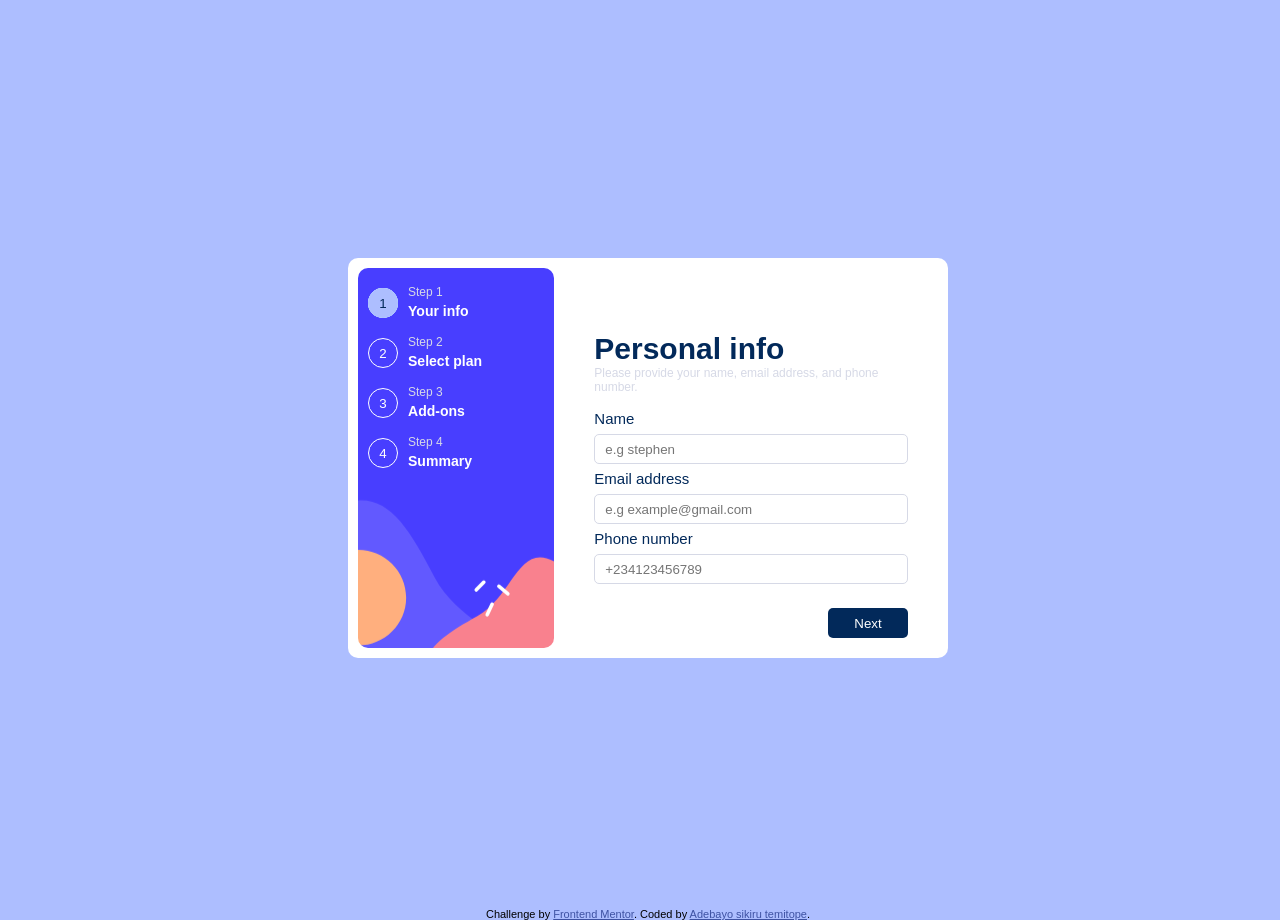
==== commit ca41bdb6: "added my profile" ====
--- a/index.html
+++ b/index.html
@@ -99,7 +99,7 @@
                             </span></label>
                           <input type="tel" id="phone"
                            placeholder="+234123456789" name="phone" 
-                           min-length="11" pattern="[0-9- ]" max-length="11" value="">
+                           min-length="11"  max-length="11" value="">
                          </div>
                         </div>
                      </div>
@@ -283,7 +283,7 @@
     </main>
   <div class="attribution">
     Challenge by <a href="https://www.frontendmentor.io?ref=challenge" target="_blank">Frontend Mentor</a>. 
-    Coded by <a href="#">Your Name Here</a>.
+    Coded by <a href="https://www.frontendmentor.io/profile/herdhebayor">Adebayo sikiru temitope</a>.
   </div>
 <script src="form.js"></script>
 </body>
